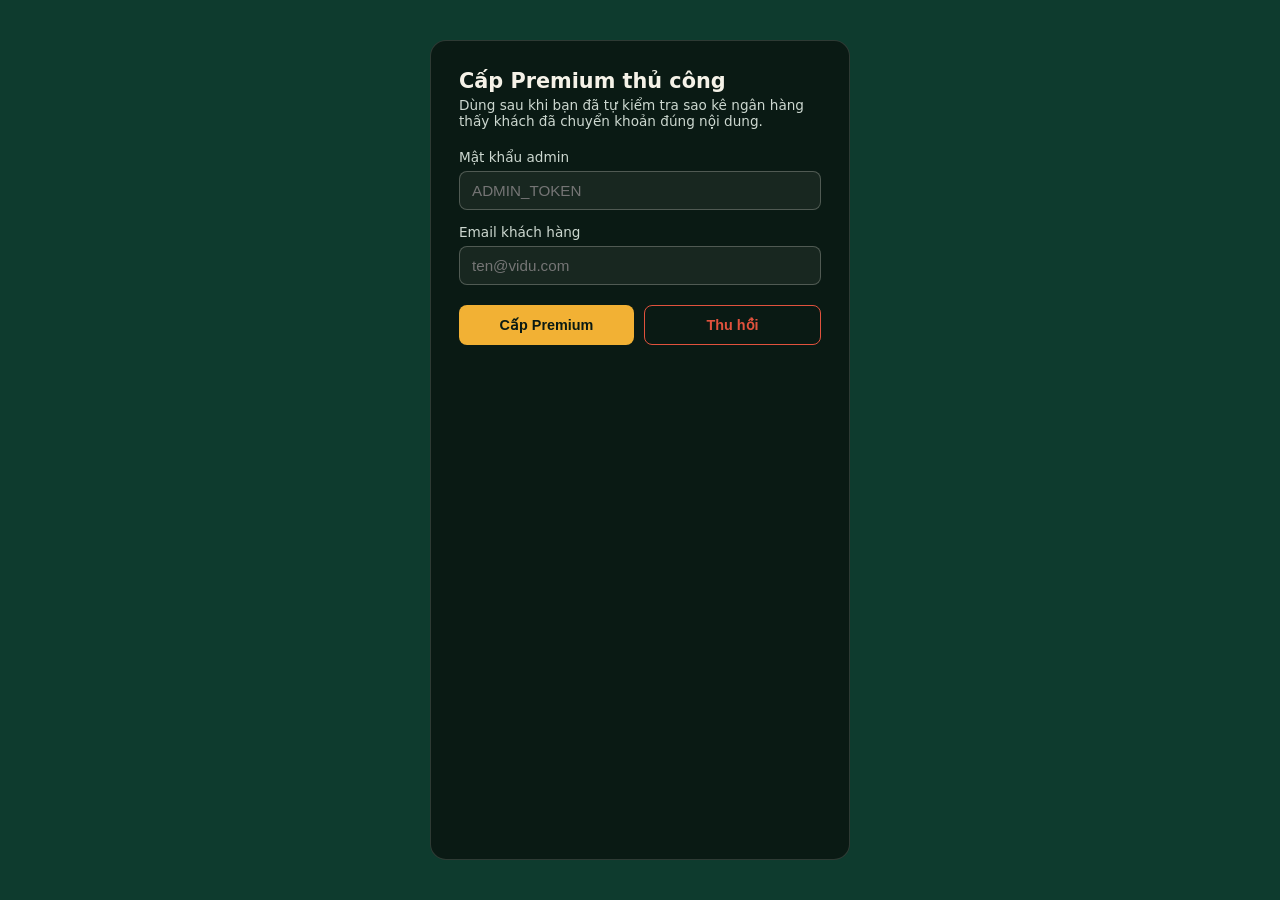
==== templates/admin.html @ 0a93f569 "mã QR + chuyển khoản" ====
<!DOCTYPE html>
<html lang="vi">
<head>
<meta charset="UTF-8">
<meta name="viewport" content="width=device-width, initial-scale=1.0">
<title>Admin · Cấp Premium thủ công</title>
<style>
  :root {
    --pitch-dark: #0e3b2e;
    --pitch-light: #164d3c;
    --chalk: #f5f2e8;
    --chalk-dim: #cdd8d0;
    --amber: #f2b134;
    --danger: #e1523d;
    --ink: #0a1a14;
  }
  * { box-sizing: border-box; }
  body {
    margin: 0;
    min-height: 100vh;
    background: var(--pitch-dark);
    color: var(--chalk);
    font-family: system-ui, sans-serif;
    display: flex;
    justify-content: center;
    padding: 40px 16px;
  }
  .card {
    width: 100%;
    max-width: 420px;
    background: var(--ink);
    border: 1px solid rgba(245, 242, 232, 0.15);
    border-radius: 16px;
    padding: 28px;
  }
  h1 { font-size: 1.3rem; margin: 0 0 4px; }
  p.desc { color: var(--chalk-dim); font-size: 0.85rem; margin: 0 0 20px; }
  label { display: block; font-size: 0.85rem; margin: 14px 0 6px; color: var(--chalk-dim); }
  input {
    width: 100%;
    padding: 10px 12px;
    border-radius: 8px;
    border: 1px solid rgba(245, 242, 232, 0.25);
    background: rgba(245, 242, 232, 0.06);
    color: var(--chalk);
    font-size: 0.95rem;
  }
  .actions { display: flex; gap: 10px; margin-top: 20px; }
  button {
    flex: 1;
    padding: 11px 14px;
    border-radius: 8px;
    border: none;
    font-weight: 600;
    cursor: pointer;
    font-size: 0.9rem;
  }
  #btn-grant { background: var(--amber); color: var(--ink); }
  #btn-revoke { background: transparent; color: var(--danger); border: 1px solid var(--danger); }
  #msg {
    margin-top: 16px;
    padding: 10px 12px;
    border-radius: 8px;
    font-size: 0.85rem;
    display: none;
  }
  #msg.ok { display: block; background: rgba(46, 160, 67, 0.15); color: #7ee08a; }
  #msg.err { display: block; background: rgba(225, 82, 61, 0.15); color: #ff9b8a; }
</style>
</head>
<body>
  <div class="card">
    <h1>Cấp Premium thủ công</h1>
    <p class="desc">Dùng sau khi bạn đã tự kiểm tra sao kê ngân hàng thấy khách đã chuyển khoản đúng nội dung.</p>

    <label for="token">Mật khẩu admin</label>
    <input id="token" type="password" placeholder="ADMIN_TOKEN" autocomplete="off">

    <label for="email">Email khách hàng</label>
    <input id="email" type="email" placeholder="ten@vidu.com" autocomplete="off">

    <div class="actions">
      <button id="btn-grant">Cấp Premium</button>
      <button id="btn-revoke">Thu hồi</button>
    </div>

    <p id="msg"></p>
  </div>

  <script>
    const tokenInput = document.getElementById("token");
    const emailInput = document.getElementById("email");
    const msg = document.getElementById("msg");

    // Chỉ lưu mật khẩu admin ở trình duyệt CỦA BẠN để đỡ phải gõ lại mỗi
    // lần — không gửi đi đâu ngoài API /api/admin/* của chính server này.
    tokenInput.value = localStorage.getItem("admin_token") || "";
    tokenInput.addEventListener("change", () => {
      localStorage.setItem("admin_token", tokenInput.value);
    });

    function showMsg(text, ok) {
      msg.textContent = text;
      msg.className = ok ? "ok" : "err";
    }

    async function call(endpoint) {
      const email = emailInput.value.trim();
      if (!email) {
        showMsg("Nhập email trước đã.", false);
        return;
      }
      try {
        const res = await fetch(endpoint, {
          method: "POST",
          headers: {
            "Content-Type": "application/json",
            "X-Admin-Token": tokenInput.value,
          },
          body: JSON.stringify({ email }),
        });
        const data = await res.json();
        showMsg(data.message || data.error || "Có lỗi xảy ra.", res.ok);
      } catch (err) {
        showMsg("Không kết nối được tới server.", false);
      }
    }

    document.getElementById("btn-grant").addEventListener("click", () => call("/api/admin/grant-premium"));
    document.getElementById("btn-revoke").addEventListener("click", () => call("/api/admin/revoke-premium"));
  </script>
</body>
</html>
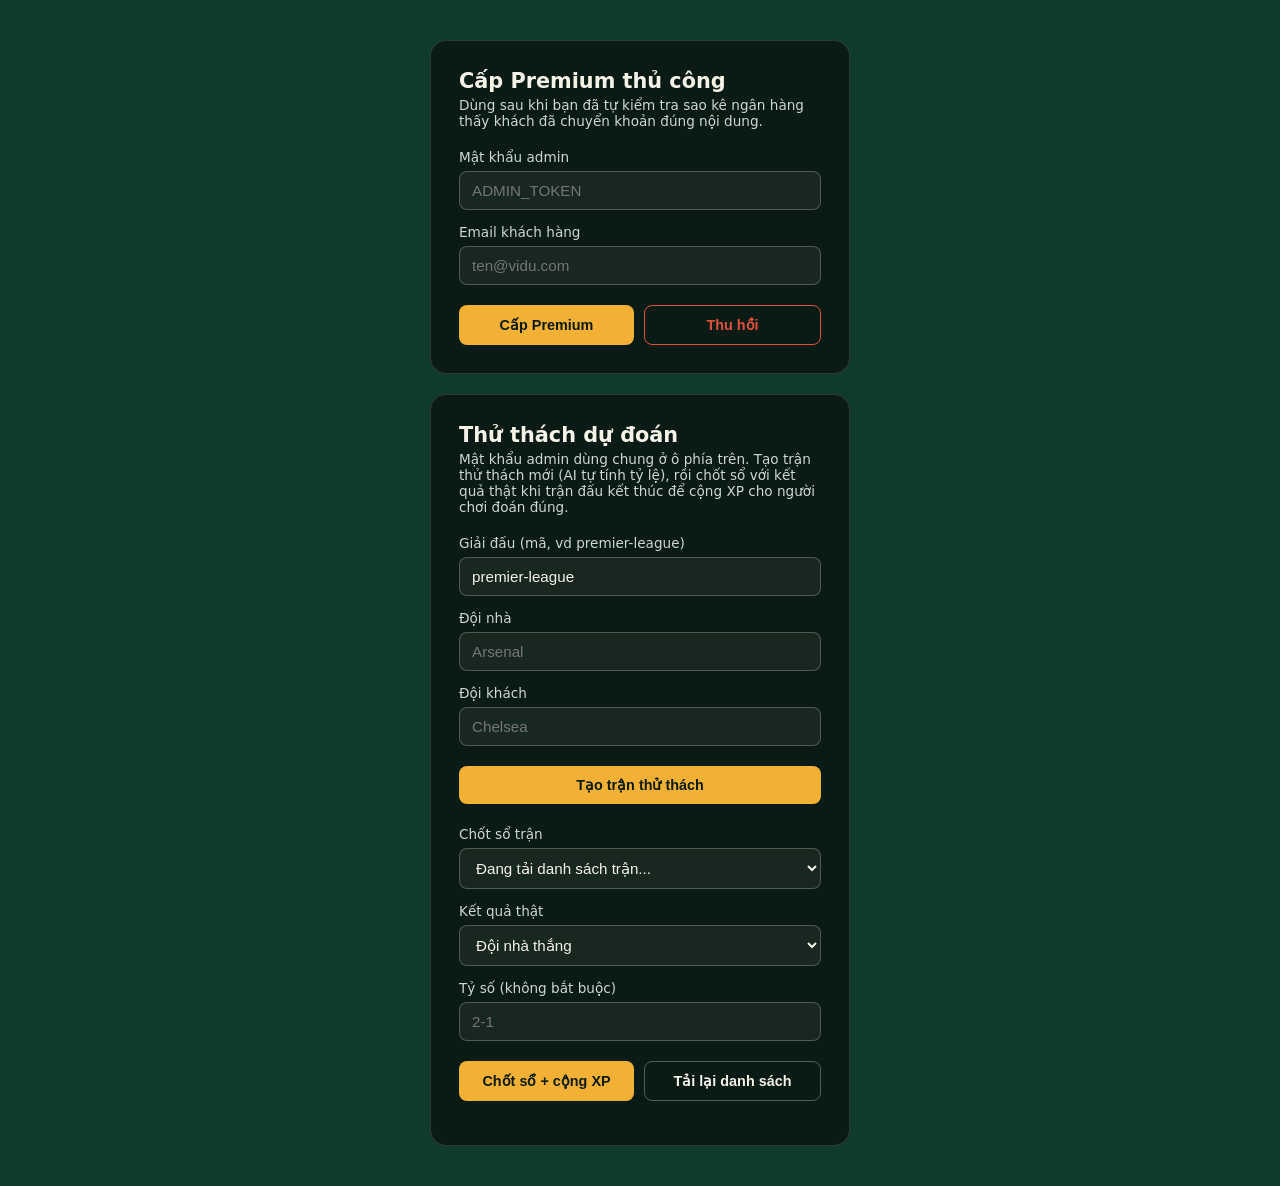
==== commit 10e6e83e: "thêm solo AI" ====
--- a/templates/admin.html
+++ b/templates/admin.html
@@ -66,9 +66,32 @@
   }
   #msg.ok { display: block; background: rgba(46, 160, 67, 0.15); color: #7ee08a; }
   #msg.err { display: block; background: rgba(225, 82, 61, 0.15); color: #ff9b8a; }
+  .card + .card { margin-top: 20px; }
+  select {
+    width: 100%;
+    padding: 10px 12px;
+    border-radius: 8px;
+    border: 1px solid rgba(245, 242, 232, 0.25);
+    background: rgba(245, 242, 232, 0.06);
+    color: var(--chalk);
+    font-size: 0.95rem;
+  }
+  #btn-challenge-create, #btn-challenge-settle { background: var(--amber); color: var(--ink); }
+  #btn-challenge-refresh { background: transparent; color: var(--chalk); border: 1px solid rgba(245, 242, 232, 0.3); }
+  .challenge-row {
+    display: flex;
+    justify-content: space-between;
+    gap: 8px;
+    padding: 8px 0;
+    border-bottom: 1px solid rgba(245, 242, 232, 0.1);
+    font-size: 0.82rem;
+  }
+  .challenge-row:last-child { border-bottom: none; }
+  .challenge-row-status { color: var(--chalk-dim); }
 </style>
 </head>
 <body>
+  <div style="width:100%; max-width:420px;">
   <div class="card">
     <h1>Cấp Premium thủ công</h1>
     <p class="desc">Dùng sau khi bạn đã tự kiểm tra sao kê ngân hàng thấy khách đã chuyển khoản đúng nội dung.</p>
@@ -85,6 +108,49 @@
     </div>
 
     <p id="msg"></p>
+  </div>
+
+  <div class="card">
+    <h1>Thử thách dự đoán</h1>
+    <p class="desc">Mật khẩu admin dùng chung ở ô phía trên. Tạo trận thử thách mới (AI tự tính tỷ lệ), rồi chốt sổ với kết quả thật khi trận đấu kết thúc để cộng XP cho người chơi đoán đúng.</p>
+
+    <label for="ch-league">Giải đấu (mã, vd premier-league)</label>
+    <input id="ch-league" type="text" value="premier-league" autocomplete="off">
+
+    <label for="ch-home">Đội nhà</label>
+    <input id="ch-home" type="text" placeholder="Arsenal" autocomplete="off">
+
+    <label for="ch-away">Đội khách</label>
+    <input id="ch-away" type="text" placeholder="Chelsea" autocomplete="off">
+
+    <div class="actions">
+      <button id="btn-challenge-create">Tạo trận thử thách</button>
+    </div>
+
+    <p id="ch-create-msg"></p>
+
+    <label for="ch-match-select" style="margin-top:22px;">Chốt sổ trận</label>
+    <select id="ch-match-select"><option value="">Đang tải danh sách trận...</option></select>
+
+    <label for="ch-result">Kết quả thật</label>
+    <select id="ch-result">
+      <option value="nha">Đội nhà thắng</option>
+      <option value="hoa">Hòa</option>
+      <option value="khach">Đội khách thắng</option>
+    </select>
+
+    <label for="ch-score">Tỷ số (không bắt buộc)</label>
+    <input id="ch-score" type="text" placeholder="2-1" autocomplete="off">
+
+    <div class="actions">
+      <button id="btn-challenge-settle">Chốt sổ + cộng XP</button>
+      <button id="btn-challenge-refresh">Tải lại danh sách</button>
+    </div>
+
+    <p id="ch-settle-msg"></p>
+
+    <div id="ch-list" style="margin-top:16px;"></div>
+  </div>
   </div>
 
   <script>
@@ -128,6 +194,109 @@
 
     document.getElementById("btn-grant").addEventListener("click", () => call("/api/admin/grant-premium"));
     document.getElementById("btn-revoke").addEventListener("click", () => call("/api/admin/revoke-premium"));
+
+    // ---- Thử thách dự đoán ----
+    const chLeague = document.getElementById("ch-league");
+    const chHome = document.getElementById("ch-home");
+    const chAway = document.getElementById("ch-away");
+    const chCreateMsg = document.getElementById("ch-create-msg");
+    const chMatchSelect = document.getElementById("ch-match-select");
+    const chResult = document.getElementById("ch-result");
+    const chScore = document.getElementById("ch-score");
+    const chSettleMsg = document.getElementById("ch-settle-msg");
+    const chList = document.getElementById("ch-list");
+
+    function showChMsg(el, text, ok) {
+      el.textContent = text;
+      el.className = ok ? "ok" : "err";
+    }
+
+    async function adminFetch(endpoint, body) {
+      const res = await fetch(endpoint, {
+        method: "POST",
+        headers: {
+          "Content-Type": "application/json",
+          "X-Admin-Token": tokenInput.value,
+        },
+        body: JSON.stringify(body || {}),
+      });
+      const data = await res.json();
+      return { ok: res.ok, data };
+    }
+
+    function outcomeLabel(result, doiNha, doiKhach) {
+      if (result === "nha") return `${doiNha} thắng`;
+      if (result === "khach") return `${doiKhach} thắng`;
+      if (result === "hoa") return "Hòa";
+      return "—";
+    }
+
+    async function loadChallengeList() {
+      try {
+        const res = await fetch("/api/admin/challenge/list", {
+          headers: { "X-Admin-Token": tokenInput.value },
+        });
+        const data = await res.json();
+        if (!res.ok) {
+          chMatchSelect.innerHTML = `<option value="">${data.error || "Không tải được danh sách."}</option>`;
+          chList.innerHTML = "";
+          return;
+        }
+
+        const open = data.rows.filter((m) => !m.ket_qua_thuc_te);
+        chMatchSelect.innerHTML = open.length
+          ? open.map((m) => `<option value="${m.id}">#${m.id} · ${m.doi_nha} vs ${m.doi_khach} (${m.so_luot_doan} lượt đoán)</option>`).join("")
+          : `<option value="">Không có trận nào đang mở</option>`;
+
+        chList.innerHTML = data.rows.map((m) => `
+          <div class="challenge-row">
+            <span>#${m.id} ${m.doi_nha} vs ${m.doi_khach}</span>
+            <span class="challenge-row-status">${m.ket_qua_thuc_te
+              ? "✅ " + outcomeLabel(m.ket_qua_thuc_te, m.doi_nha, m.doi_khach)
+              : `${m.so_luot_doan} lượt đoán · đang mở`}</span>
+          </div>`).join("");
+      } catch (err) {
+        chList.innerHTML = "";
+      }
+    }
+
+    document.getElementById("btn-challenge-create").addEventListener("click", async () => {
+      const doi_nha = chHome.value.trim();
+      const doi_khach = chAway.value.trim();
+      if (!doi_nha || !doi_khach) {
+        showChMsg(chCreateMsg, "Nhập đủ tên 2 đội trước đã.", false);
+        return;
+      }
+      const { ok, data } = await adminFetch("/api/admin/challenge/create", {
+        league: chLeague.value.trim() || "premier-league",
+        doi_nha, doi_khach,
+      });
+      showChMsg(chCreateMsg, data.message || data.error || "Có lỗi xảy ra.", ok);
+      if (ok) { chHome.value = ""; chAway.value = ""; loadChallengeList(); }
+    });
+
+    document.getElementById("btn-challenge-settle").addEventListener("click", async () => {
+      const match_id = Number(chMatchSelect.value);
+      if (!match_id) {
+        showChMsg(chSettleMsg, "Chọn 1 trận để chốt sổ trước đã.", false);
+        return;
+      }
+      const { ok, data } = await adminFetch("/api/admin/challenge/settle", {
+        match_id,
+        ket_qua_thuc_te: chResult.value,
+        ty_so_thuc_te: chScore.value.trim(),
+      });
+      showChMsg(
+        chSettleMsg,
+        ok ? `${data.message} (${data.so_dung}/${data.so_luot_doan} đoán đúng, +${data.tong_diem_da_cong} XP tổng)` : (data.error || "Có lỗi xảy ra."),
+        ok,
+      );
+      if (ok) { chScore.value = ""; loadChallengeList(); }
+    });
+
+    document.getElementById("btn-challenge-refresh").addEventListener("click", loadChallengeList);
+
+    loadChallengeList();
   </script>
 </body>
 </html>
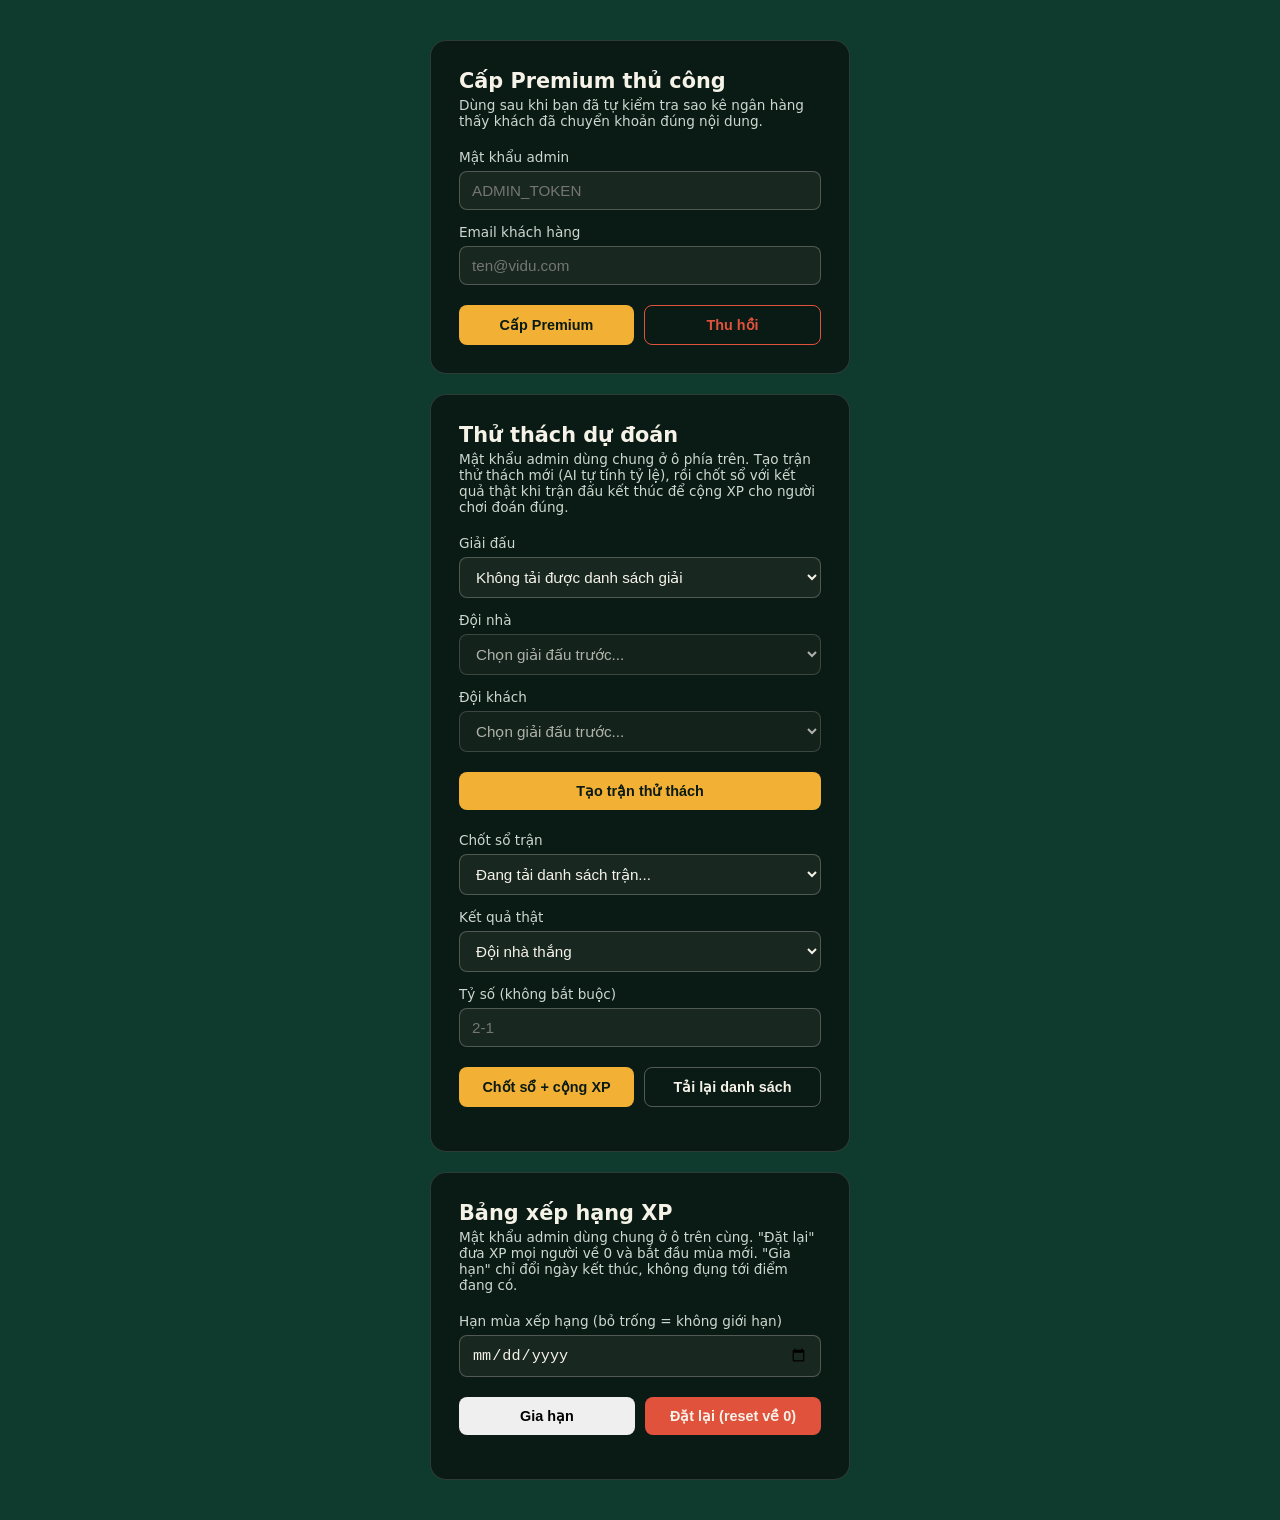
==== commit 0284bce2: "giúp admin tiện lợi hơn" ====
--- a/templates/admin.html
+++ b/templates/admin.html
@@ -114,14 +114,14 @@
     <h1>Thử thách dự đoán</h1>
     <p class="desc">Mật khẩu admin dùng chung ở ô phía trên. Tạo trận thử thách mới (AI tự tính tỷ lệ), rồi chốt sổ với kết quả thật khi trận đấu kết thúc để cộng XP cho người chơi đoán đúng.</p>
 
-    <label for="ch-league">Giải đấu (mã, vd premier-league)</label>
-    <input id="ch-league" type="text" value="premier-league" autocomplete="off">
+    <label for="ch-league">Giải đấu</label>
+    <select id="ch-league"><option value="">Đang tải danh sách giải...</option></select>
 
     <label for="ch-home">Đội nhà</label>
-    <input id="ch-home" type="text" placeholder="Arsenal" autocomplete="off">
+    <select id="ch-home" disabled><option value="">Chọn giải đấu trước...</option></select>
 
     <label for="ch-away">Đội khách</label>
-    <input id="ch-away" type="text" placeholder="Chelsea" autocomplete="off">
+    <select id="ch-away" disabled><option value="">Chọn giải đấu trước...</option></select>
 
     <div class="actions">
       <button id="btn-challenge-create">Tạo trận thử thách</button>
@@ -150,6 +150,23 @@
     <p id="ch-settle-msg"></p>
 
     <div id="ch-list" style="margin-top:16px;"></div>
+  </div>
+
+  <div class="card">
+    <h1>Bảng xếp hạng XP</h1>
+    <p class="desc">Mật khẩu admin dùng chung ở ô trên cùng. "Đặt lại" đưa XP mọi người về 0 và bắt đầu mùa mới. "Gia hạn" chỉ đổi ngày kết thúc, không đụng tới điểm đang có.</p>
+
+    <p id="ch-season-info" class="desc" style="margin-top:0;"></p>
+
+    <label for="ch-season-end">Hạn mùa xếp hạng (bỏ trống = không giới hạn)</label>
+    <input id="ch-season-end" type="date">
+
+    <div class="actions">
+      <button id="btn-season-extend">Gia hạn</button>
+      <button id="btn-season-reset" style="background: var(--danger); color: var(--chalk);">Đặt lại (reset về 0)</button>
+    </div>
+
+    <p id="ch-season-msg"></p>
   </div>
   </div>
 
@@ -231,6 +248,41 @@
       return "—";
     }
 
+    // ---- Chọn giải đấu + đội (dữ liệu thật từ /api/leagues, /api/teams -- endpoint công khai, không cần token) ----
+    async function loadLeagueOptions() {
+      try {
+        const res = await fetch("/api/leagues");
+        const data = await res.json();
+        chLeague.innerHTML = data.leagues.map((l) => `<option value="${l.key}">${l.name}</option>`).join("");
+        chLeague.value = data.default;
+        await loadTeamOptions(chLeague.value);
+      } catch (err) {
+        chLeague.innerHTML = `<option value="">Không tải được danh sách giải</option>`;
+      }
+    }
+
+    async function loadTeamOptions(leagueKey) {
+      chHome.disabled = true;
+      chAway.disabled = true;
+      chHome.innerHTML = `<option value="">Đang tải đội...</option>`;
+      chAway.innerHTML = `<option value="">Đang tải đội...</option>`;
+      try {
+        const res = await fetch(`/api/teams?league=${encodeURIComponent(leagueKey)}`);
+        const data = await res.json();
+        const opts = (data.teams || []).map((t) => `<option value="${t}">${t}</option>`).join("");
+        chHome.innerHTML = opts;
+        chAway.innerHTML = opts;
+        chHome.disabled = false;
+        chAway.disabled = false;
+      } catch (err) {
+        chHome.innerHTML = `<option value="">Không tải được đội</option>`;
+        chAway.innerHTML = `<option value="">Không tải được đội</option>`;
+      }
+    }
+
+    chLeague.addEventListener("change", () => loadTeamOptions(chLeague.value));
+    loadLeagueOptions();
+
     async function loadChallengeList() {
       try {
         const res = await fetch("/api/admin/challenge/list", {
@@ -261,18 +313,22 @@
     }
 
     document.getElementById("btn-challenge-create").addEventListener("click", async () => {
-      const doi_nha = chHome.value.trim();
-      const doi_khach = chAway.value.trim();
+      const doi_nha = chHome.value;
+      const doi_khach = chAway.value;
       if (!doi_nha || !doi_khach) {
-        showChMsg(chCreateMsg, "Nhập đủ tên 2 đội trước đã.", false);
+        showChMsg(chCreateMsg, "Chọn đủ đội nhà và đội khách trước đã.", false);
         return;
       }
+      if (doi_nha === doi_khach) {
+        showChMsg(chCreateMsg, "Hai đội phải khác nhau.", false);
+        return;
+      }
       const { ok, data } = await adminFetch("/api/admin/challenge/create", {
-        league: chLeague.value.trim() || "premier-league",
+        league: chLeague.value,
         doi_nha, doi_khach,
       });
       showChMsg(chCreateMsg, data.message || data.error || "Có lỗi xảy ra.", ok);
-      if (ok) { chHome.value = ""; chAway.value = ""; loadChallengeList(); }
+      if (ok) loadChallengeList();
     });
 
     document.getElementById("btn-challenge-settle").addEventListener("click", async () => {
@@ -297,6 +353,50 @@
     document.getElementById("btn-challenge-refresh").addEventListener("click", loadChallengeList);
 
     loadChallengeList();
+
+    // ---- Bảng xếp hạng XP (mùa hiện tại: reset / gia hạn) ----
+    const chSeasonInfo = document.getElementById("ch-season-info");
+    const chSeasonEnd = document.getElementById("ch-season-end");
+    const chSeasonMsg = document.getElementById("ch-season-msg");
+
+    function renderSeason(season) {
+      if (!season) return;
+      const start = season.started_at ? new Date(season.started_at).toLocaleDateString("vi-VN") : "—";
+      const end = season.ends_at ? new Date(season.ends_at).toLocaleDateString("vi-VN") : "Không giới hạn";
+      chSeasonInfo.textContent = `Mùa hiện tại: bắt đầu ${start} · hạn: ${end}`;
+      chSeasonEnd.value = season.ends_at ? season.ends_at.slice(0, 10) : "";
+    }
+
+    async function loadSeason() {
+      try {
+        const res = await fetch("/api/challenge/leaderboard");
+        const data = await res.json();
+        if (res.ok) renderSeason(data.season);
+      } catch (err) {
+        chSeasonInfo.textContent = "";
+      }
+    }
+
+    document.getElementById("btn-season-extend").addEventListener("click", async () => {
+      const { ok, data } = await adminFetch("/api/admin/challenge/extend-season", {
+        ends_at: chSeasonEnd.value,
+      });
+      showChMsg(chSeasonMsg, data.message || data.error || "Có lỗi xảy ra.", ok);
+      if (ok) renderSeason(data.season);
+    });
+
+    document.getElementById("btn-season-reset").addEventListener("click", async () => {
+      if (!confirm("Chắc chắn đặt lại bảng xếp hạng? Toàn bộ XP hiện tại của mọi người sẽ về 0 (không thể hoàn tác).")) {
+        return;
+      }
+      const { ok, data } = await adminFetch("/api/admin/challenge/reset-leaderboard", {
+        ends_at: chSeasonEnd.value,
+      });
+      showChMsg(chSeasonMsg, data.message || data.error || "Có lỗi xảy ra.", ok);
+      if (ok) renderSeason(data.season);
+    });
+
+    loadSeason();
   </script>
 </body>
 </html>
